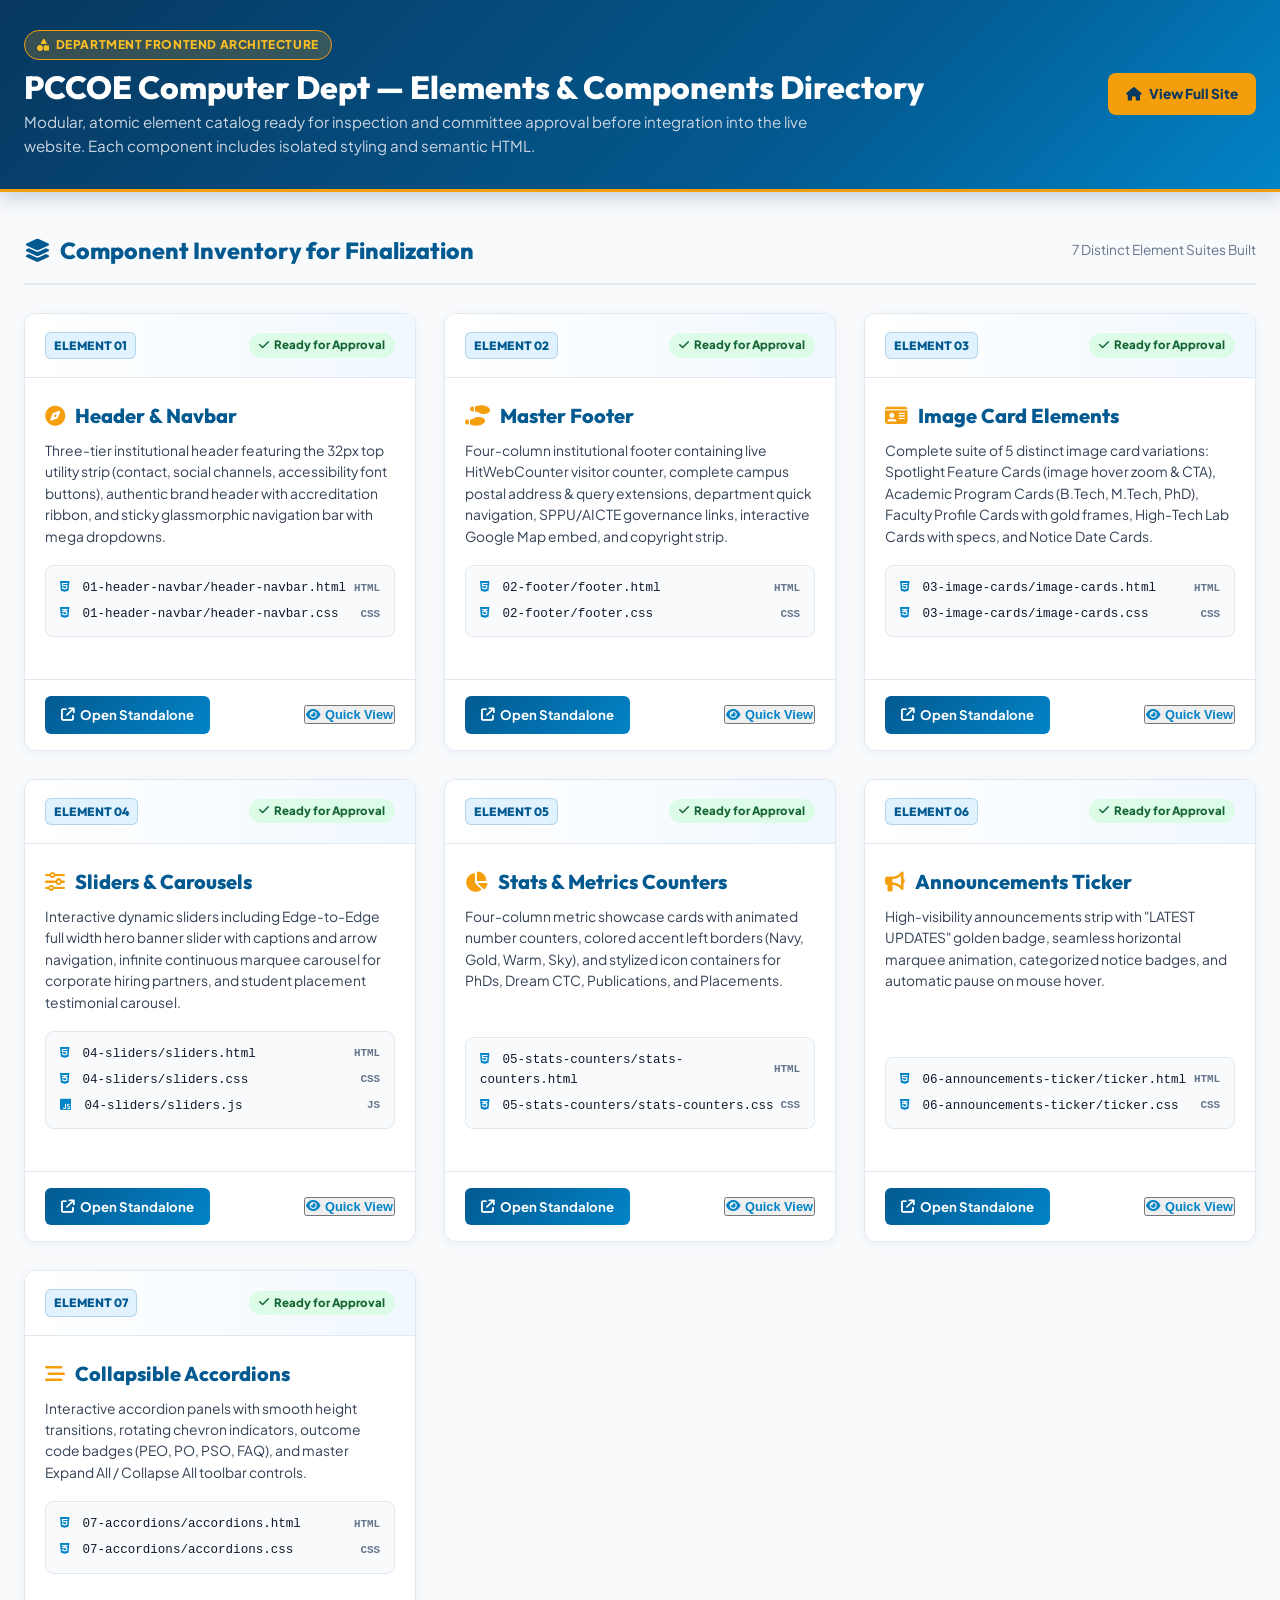
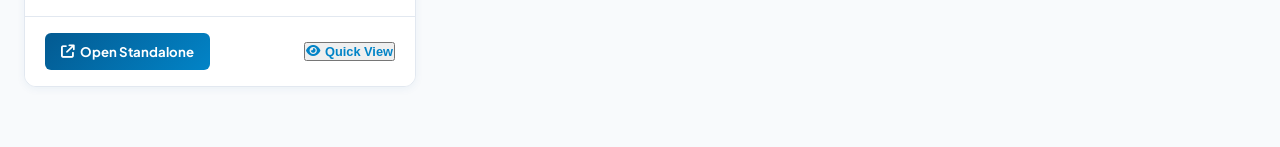
==== elements/index.html @ ded8d7cf "feat: add modular elements architecture (header, footer, image cards, sliders, metrics, ticker, acco" ====
<!DOCTYPE html>
<html lang="en">
<head>
  <meta charset="UTF-8">
  <meta name="viewport" content="width=device-width, initial-scale=1.0">
  <title>PCCOE Computer Dept - Master Elements & Component Catalog</title>
  
  <!-- Typography & Icons -->
  <link rel="preconnect" href="https://fonts.googleapis.com">
  <link rel="preconnect" href="https://fonts.gstatic.com" crossorigin>
  <link href="https://fonts.googleapis.com/css2?family=Outfit:wght@400;500;600;700;800&family=Plus+Jakarta+Sans:wght@400;500;600;700;800&display=swap" rel="stylesheet">
  <link rel="stylesheet" href="https://cdnjs.cloudflare.com/ajax/libs/font-awesome/6.5.1/css/all.min.css">

  <style>
    :root {
      --pccoe-navy-darkest: #073860;
      --pccoe-navy: #035a91;
      --pccoe-navy-royal: #0277bd;
      --pccoe-navy-mid: #0284c7;
      --pccoe-navy-subtle: #e0f2fe;
      --pccoe-navy-wash: #f0f8ff;
      --pccoe-gold-primary: #f59e0b;
      --pccoe-gold-bright: #fbbf24;
      --pccoe-gold-dark: #b45309;
      --pccoe-gold-soft: #fef3c7;
      --bg-page: #f8fafc;
      --bg-surface: #ffffff;
      --text-main: #0f172a;
      --text-secondary: #334155;
      --text-muted: #64748b;
      --border-light: #e2e8f0;
      --font-sans: 'Plus Jakarta Sans', sans-serif;
      --font-display: 'Outfit', sans-serif;
    }

    * {
      box-sizing: border-box;
      margin: 0;
      padding: 0;
    }

    body {
      font-family: var(--font-sans);
      background-color: var(--bg-page);
      color: var(--text-main);
      line-height: 1.6;
    }

    /* Top Strip Header */
    .catalog-header {
      background: linear-gradient(135deg, var(--pccoe-navy-darkest) 0%, var(--pccoe-navy) 65%, var(--pccoe-navy-mid) 100%);
      color: #ffffff;
      padding: 30px 0;
      border-bottom: 3px solid var(--pccoe-gold-primary);
      box-shadow: 0 4px 20px rgba(7, 56, 96, 0.25);
    }

    .container {
      max-width: 1380px;
      margin: 0 auto;
      padding: 0 24px;
    }

    .header-flex {
      display: flex;
      justify-content: space-between;
      align-items: center;
      flex-wrap: wrap;
      gap: 16px;
    }

    .header-badge {
      display: inline-flex;
      align-items: center;
      gap: 6px;
      background: rgba(245, 158, 11, 0.2);
      border: 1px solid var(--pccoe-gold-primary);
      color: var(--pccoe-gold-bright);
      font-size: 0.75rem;
      font-weight: 800;
      padding: 4px 12px;
      border-radius: 9999px;
      text-transform: uppercase;
      letter-spacing: 0.05em;
      margin-bottom: 8px;
    }

    .catalog-title {
      font-family: var(--font-display);
      font-size: 2rem;
      font-weight: 800;
      line-height: 1.2;
    }

    .catalog-subtitle {
      font-size: 0.95rem;
      color: #cbd5e1;
      max-width: 800px;
      margin-top: 4px;
    }

    .header-actions {
      display: flex;
      gap: 12px;
    }

    .header-action-btn {
      display: inline-flex;
      align-items: center;
      gap: 8px;
      background: var(--pccoe-gold-primary);
      color: var(--pccoe-navy-darkest);
      font-weight: 800;
      font-size: 0.85rem;
      padding: 10px 18px;
      border-radius: 8px;
      text-decoration: none;
      transition: all 0.2s ease;
    }

    .header-action-btn:hover {
      background: var(--pccoe-gold-bright);
      transform: translateY(-2px);
    }

    /* Grid of Elements */
    .elements-section {
      padding: 40px 0 60px;
    }

    .section-intro-bar {
      margin-bottom: 28px;
      display: flex;
      justify-content: space-between;
      align-items: center;
      flex-wrap: wrap;
      gap: 12px;
      border-bottom: 2px solid var(--border-light);
      padding-bottom: 14px;
    }

    .section-intro-bar h2 {
      font-family: var(--font-display);
      font-size: 1.45rem;
      font-weight: 800;
      color: var(--pccoe-navy);
      display: flex;
      align-items: center;
      gap: 10px;
    }

    .elements-catalog-grid {
      display: grid;
      grid-template-columns: repeat(auto-fit, minmax(390px, 1fr));
      gap: 1.75rem;
    }

    .element-entry-card {
      background: #ffffff;
      border-radius: 12px;
      border: 1px solid var(--border-light);
      box-shadow: 0 2px 8px rgba(3, 90, 145, 0.06);
      overflow: hidden;
      display: flex;
      flex-direction: column;
      transition: all 0.25s ease;
    }

    .element-entry-card:hover {
      transform: translateY(-4px);
      box-shadow: 0 12px 24px rgba(3, 90, 145, 0.12);
      border-color: var(--pccoe-navy-mid);
    }

    .entry-card-header {
      padding: 18px 20px;
      background: linear-gradient(90deg, #ffffff 0%, var(--pccoe-navy-wash) 100%);
      border-bottom: 1px solid var(--border-light);
      display: flex;
      align-items: center;
      justify-content: space-between;
    }

    .entry-num-badge {
      font-family: var(--font-display);
      font-size: 0.75rem;
      font-weight: 800;
      color: var(--pccoe-navy);
      background: var(--pccoe-navy-subtle);
      border: 1px solid rgba(3, 90, 145, 0.2);
      padding: 3px 8px;
      border-radius: 6px;
    }

    .entry-status-badge {
      font-size: 0.72rem;
      font-weight: 800;
      color: #166534;
      background: #dcfce7;
      padding: 3px 10px;
      border-radius: 9999px;
      display: inline-flex;
      align-items: center;
      gap: 5px;
    }

    .entry-card-body {
      padding: 22px 20px;
      flex: 1;
      display: flex;
      flex-direction: column;
    }

    .entry-title {
      font-family: var(--font-display);
      font-size: 1.25rem;
      font-weight: 800;
      color: var(--pccoe-navy);
      margin-bottom: 8px;
      display: flex;
      align-items: center;
      gap: 10px;
    }

    .entry-title i {
      color: var(--pccoe-gold-primary);
    }

    .entry-desc {
      font-size: 0.865rem;
      color: var(--text-secondary);
      line-height: 1.55;
      margin-bottom: 18px;
      flex: 1;
    }

    .entry-files-list {
      list-style: none;
      display: flex;
      flex-direction: column;
      gap: 6px;
      margin-bottom: 20px;
      background: #f8fafc;
      padding: 12px 14px;
      border-radius: 8px;
      border: 1px solid var(--border-light);
    }

    .entry-file-item {
      display: flex;
      align-items: center;
      justify-content: space-between;
      font-size: 0.785rem;
      font-family: ui-monospace, SFMono-Regular, Menlo, Monaco, Consolas, monospace;
    }

    .entry-file-item i {
      margin-right: 6px;
      color: var(--pccoe-navy-mid);
    }

    .entry-file-type {
      font-size: 0.68rem;
      font-weight: 700;
      color: var(--text-muted);
      text-transform: uppercase;
    }

    .entry-card-footer {
      padding: 16px 20px;
      background: #ffffff;
      border-top: 1px solid var(--border-light);
      display: flex;
      align-items: center;
      justify-content: space-between;
      gap: 10px;
    }

    .entry-open-btn {
      display: inline-flex;
      align-items: center;
      gap: 6px;
      background: linear-gradient(135deg, var(--pccoe-navy) 0%, var(--pccoe-navy-mid) 100%);
      color: #ffffff;
      font-size: 0.825rem;
      font-weight: 700;
      padding: 8px 16px;
      border-radius: 6px;
      text-decoration: none;
      transition: all 0.2s ease;
    }

    .entry-open-btn:hover {
      background: var(--pccoe-gold-primary);
      color: var(--pccoe-navy-darkest);
      transform: translateY(-1px);
    }

    .entry-inspect-link {
      font-size: 0.8rem;
      font-weight: 600;
      color: var(--pccoe-navy-mid);
      text-decoration: none;
      display: inline-flex;
      align-items: center;
      gap: 5px;
    }

    .entry-inspect-link:hover {
      color: var(--pccoe-gold-dark);
      text-decoration: underline;
    }

    /* Live Preview Modal Overlay */
    .preview-modal-overlay {
      position: fixed;
      inset: 0;
      background: rgba(7, 56, 96, 0.8);
      backdrop-filter: blur(6px);
      z-index: 2000;
      display: none;
      align-items: center;
      justify-content: center;
      padding: 20px;
    }

    .preview-modal-overlay.active {
      display: flex;
    }

    .preview-modal-box {
      background: #ffffff;
      width: 95%;
      height: 90vh;
      border-radius: 12px;
      overflow: hidden;
      display: flex;
      flex-direction: column;
      box-shadow: 0 20px 40px rgba(0,0,0,0.3);
      border: 2px solid var(--pccoe-gold-primary);
    }

    .preview-modal-topbar {
      background: var(--pccoe-navy-darkest);
      color: #ffffff;
      padding: 12px 20px;
      display: flex;
      justify-content: space-between;
      align-items: center;
    }

    .preview-modal-title {
      font-family: var(--font-display);
      font-weight: 700;
      font-size: 1.1rem;
      color: var(--pccoe-gold-bright);
    }

    .preview-modal-close {
      background: none;
      border: none;
      color: #ffffff;
      font-size: 1.3rem;
      cursor: pointer;
    }

    .preview-modal-iframe {
      width: 100%;
      height: 100%;
      border: none;
    }
  </style>
</head>
<body>

  <!-- Catalog Header -->
  <header class="catalog-header">
    <div class="container header-flex">
      <div>
        <div class="header-badge"><i class="fa-solid fa-shapes"></i> Department Frontend Architecture</div>
        <h1 class="catalog-title">PCCOE Computer Dept — Elements & Components Directory</h1>
        <p class="catalog-subtitle">
          Modular, atomic element catalog ready for inspection and committee approval before integration into the live website. Each component includes isolated styling and semantic HTML.
        </p>
      </div>
      <div class="header-actions">
        <a href="../index.html" class="header-action-btn"><i class="fa-solid fa-house"></i> View Full Site</a>
      </div>
    </div>
  </header>

  <!-- Elements Section -->
  <main class="elements-section">
    <div class="container">
      
      <div class="section-intro-bar">
        <h2><i class="fa-solid fa-layer-group"></i> Component Inventory for Finalization</h2>
        <span style="font-size: 0.85rem; color: var(--text-muted);">7 Distinct Element Suites Built</span>
      </div>

      <div class="elements-catalog-grid">

        <!-- ELEMENT 01 -->
        <article class="element-entry-card">
          <div class="entry-card-header">
            <span class="entry-num-badge">ELEMENT 01</span>
            <span class="entry-status-badge"><i class="fa-solid fa-check"></i> Ready for Approval</span>
          </div>
          <div class="entry-card-body">
            <h3 class="entry-title"><i class="fa-solid fa-compass"></i> Header & Navbar</h3>
            <p class="entry-desc">
              Three-tier institutional header featuring the 32px top utility strip (contact, social channels, accessibility font buttons), authentic brand header with accreditation ribbon, and sticky glassmorphic navigation bar with mega dropdowns.
            </p>
            <ul class="entry-files-list">
              <li class="entry-file-item">
                <span><i class="fa-brands fa-html5"></i> 01-header-navbar/header-navbar.html</span>
                <span class="entry-file-type">HTML</span>
              </li>
              <li class="entry-file-item">
                <span><i class="fa-brands fa-css3-alt"></i> 01-header-navbar/header-navbar.css</span>
                <span class="entry-file-type">CSS</span>
              </li>
            </ul>
          </div>
          <div class="entry-card-footer">
            <a href="01-header-navbar/header-navbar.html" class="entry-open-btn" target="_blank"><i class="fa-solid fa-arrow-up-right-from-square"></i> Open Standalone</a>
            <button class="entry-inspect-link open-modal-trigger" data-src="01-header-navbar/header-navbar.html" data-title="Element 01: Master Header & Navbar"><i class="fa-solid fa-eye"></i> Quick View</button>
          </div>
        </article>

        <!-- ELEMENT 02 -->
        <article class="element-entry-card">
          <div class="entry-card-header">
            <span class="entry-num-badge">ELEMENT 02</span>
            <span class="entry-status-badge"><i class="fa-solid fa-check"></i> Ready for Approval</span>
          </div>
          <div class="entry-card-body">
            <h3 class="entry-title"><i class="fa-solid fa-shoe-prints"></i> Master Footer</h3>
            <p class="entry-desc">
              Four-column institutional footer containing live HitWebCounter visitor counter, complete campus postal address & query extensions, department quick navigation, SPPU/AICTE governance links, interactive Google Map embed, and copyright strip.
            </p>
            <ul class="entry-files-list">
              <li class="entry-file-item">
                <span><i class="fa-brands fa-html5"></i> 02-footer/footer.html</span>
                <span class="entry-file-type">HTML</span>
              </li>
              <li class="entry-file-item">
                <span><i class="fa-brands fa-css3-alt"></i> 02-footer/footer.css</span>
                <span class="entry-file-type">CSS</span>
              </li>
            </ul>
          </div>
          <div class="entry-card-footer">
            <a href="02-footer/footer.html" class="entry-open-btn" target="_blank"><i class="fa-solid fa-arrow-up-right-from-square"></i> Open Standalone</a>
            <button class="entry-inspect-link open-modal-trigger" data-src="02-footer/footer.html" data-title="Element 02: Master Institutional Footer"><i class="fa-solid fa-eye"></i> Quick View</button>
          </div>
        </article>

        <!-- ELEMENT 03 -->
        <article class="element-entry-card">
          <div class="entry-card-header">
            <span class="entry-num-badge">ELEMENT 03</span>
            <span class="entry-status-badge"><i class="fa-solid fa-check"></i> Ready for Approval</span>
          </div>
          <div class="entry-card-body">
            <h3 class="entry-title"><i class="fa-solid fa-id-card"></i> Image Card Elements</h3>
            <p class="entry-desc">
              Complete suite of 5 distinct image card variations: Spotlight Feature Cards (image hover zoom & CTA), Academic Program Cards (B.Tech, M.Tech, PhD), Faculty Profile Cards with gold frames, High-Tech Lab Cards with specs, and Notice Date Cards.
            </p>
            <ul class="entry-files-list">
              <li class="entry-file-item">
                <span><i class="fa-brands fa-html5"></i> 03-image-cards/image-cards.html</span>
                <span class="entry-file-type">HTML</span>
              </li>
              <li class="entry-file-item">
                <span><i class="fa-brands fa-css3-alt"></i> 03-image-cards/image-cards.css</span>
                <span class="entry-file-type">CSS</span>
              </li>
            </ul>
          </div>
          <div class="entry-card-footer">
            <a href="03-image-cards/image-cards.html" class="entry-open-btn" target="_blank"><i class="fa-solid fa-arrow-up-right-from-square"></i> Open Standalone</a>
            <button class="entry-inspect-link open-modal-trigger" data-src="03-image-cards/image-cards.html" data-title="Element 03: Image Card Elements Suite"><i class="fa-solid fa-eye"></i> Quick View</button>
          </div>
        </article>

        <!-- ELEMENT 04 -->
        <article class="element-entry-card">
          <div class="entry-card-header">
            <span class="entry-num-badge">ELEMENT 04</span>
            <span class="entry-status-badge"><i class="fa-solid fa-check"></i> Ready for Approval</span>
          </div>
          <div class="entry-card-body">
            <h3 class="entry-title"><i class="fa-solid fa-sliders"></i> Sliders & Carousels</h3>
            <p class="entry-desc">
              Interactive dynamic sliders including Edge-to-Edge full width hero banner slider with captions and arrow navigation, infinite continuous marquee carousel for corporate hiring partners, and student placement testimonial carousel.
            </p>
            <ul class="entry-files-list">
              <li class="entry-file-item">
                <span><i class="fa-brands fa-html5"></i> 04-sliders/sliders.html</span>
                <span class="entry-file-type">HTML</span>
              </li>
              <li class="entry-file-item">
                <span><i class="fa-brands fa-css3-alt"></i> 04-sliders/sliders.css</span>
                <span class="entry-file-type">CSS</span>
              </li>
              <li class="entry-file-item">
                <span><i class="fa-brands fa-js"></i> 04-sliders/sliders.js</span>
                <span class="entry-file-type">JS</span>
              </li>
            </ul>
          </div>
          <div class="entry-card-footer">
            <a href="04-sliders/sliders.html" class="entry-open-btn" target="_blank"><i class="fa-solid fa-arrow-up-right-from-square"></i> Open Standalone</a>
            <button class="entry-inspect-link open-modal-trigger" data-src="04-sliders/sliders.html" data-title="Element 04: Sliders & Carousels Suite"><i class="fa-solid fa-eye"></i> Quick View</button>
          </div>
        </article>

        <!-- ELEMENT 05 -->
        <article class="element-entry-card">
          <div class="entry-card-header">
            <span class="entry-num-badge">ELEMENT 05</span>
            <span class="entry-status-badge"><i class="fa-solid fa-check"></i> Ready for Approval</span>
          </div>
          <div class="entry-card-body">
            <h3 class="entry-title"><i class="fa-solid fa-chart-pie"></i> Stats & Metrics Counters</h3>
            <p class="entry-desc">
              Four-column metric showcase cards with animated number counters, colored accent left borders (Navy, Gold, Warm, Sky), and stylized icon containers for PhDs, Dream CTC, Publications, and Placements.
            </p>
            <ul class="entry-files-list">
              <li class="entry-file-item">
                <span><i class="fa-brands fa-html5"></i> 05-stats-counters/stats-counters.html</span>
                <span class="entry-file-type">HTML</span>
              </li>
              <li class="entry-file-item">
                <span><i class="fa-brands fa-css3-alt"></i> 05-stats-counters/stats-counters.css</span>
                <span class="entry-file-type">CSS</span>
              </li>
            </ul>
          </div>
          <div class="entry-card-footer">
            <a href="05-stats-counters/stats-counters.html" class="entry-open-btn" target="_blank"><i class="fa-solid fa-arrow-up-right-from-square"></i> Open Standalone</a>
            <button class="entry-inspect-link open-modal-trigger" data-src="05-stats-counters/stats-counters.html" data-title="Element 05: Stats & Metrics Counters"><i class="fa-solid fa-eye"></i> Quick View</button>
          </div>
        </article>

        <!-- ELEMENT 06 -->
        <article class="element-entry-card">
          <div class="entry-card-header">
            <span class="entry-num-badge">ELEMENT 06</span>
            <span class="entry-status-badge"><i class="fa-solid fa-check"></i> Ready for Approval</span>
          </div>
          <div class="entry-card-body">
            <h3 class="entry-title"><i class="fa-solid fa-bullhorn"></i> Announcements Ticker</h3>
            <p class="entry-desc">
              High-visibility announcements strip with "LATEST UPDATES" golden badge, seamless horizontal marquee animation, categorized notice badges, and automatic pause on mouse hover.
            </p>
            <ul class="entry-files-list">
              <li class="entry-file-item">
                <span><i class="fa-brands fa-html5"></i> 06-announcements-ticker/ticker.html</span>
                <span class="entry-file-type">HTML</span>
              </li>
              <li class="entry-file-item">
                <span><i class="fa-brands fa-css3-alt"></i> 06-announcements-ticker/ticker.css</span>
                <span class="entry-file-type">CSS</span>
              </li>
            </ul>
          </div>
          <div class="entry-card-footer">
            <a href="06-announcements-ticker/ticker.html" class="entry-open-btn" target="_blank"><i class="fa-solid fa-arrow-up-right-from-square"></i> Open Standalone</a>
            <button class="entry-inspect-link open-modal-trigger" data-src="06-announcements-ticker/ticker.html" data-title="Element 06: Announcements & Spotlight Ticker"><i class="fa-solid fa-eye"></i> Quick View</button>
          </div>
        </article>

        <!-- ELEMENT 07 -->
        <article class="element-entry-card">
          <div class="entry-card-header">
            <span class="entry-num-badge">ELEMENT 07</span>
            <span class="entry-status-badge"><i class="fa-solid fa-check"></i> Ready for Approval</span>
          </div>
          <div class="entry-card-body">
            <h3 class="entry-title"><i class="fa-solid fa-bars-staggered"></i> Collapsible Accordions</h3>
            <p class="entry-desc">
              Interactive accordion panels with smooth height transitions, rotating chevron indicators, outcome code badges (PEO, PO, PSO, FAQ), and master Expand All / Collapse All toolbar controls.
            </p>
            <ul class="entry-files-list">
              <li class="entry-file-item">
                <span><i class="fa-brands fa-html5"></i> 07-accordions/accordions.html</span>
                <span class="entry-file-type">HTML</span>
              </li>
              <li class="entry-file-item">
                <span><i class="fa-brands fa-css3-alt"></i> 07-accordions/accordions.css</span>
                <span class="entry-file-type">CSS</span>
              </li>
            </ul>
          </div>
          <div class="entry-card-footer">
            <a href="07-accordions/accordions.html" class="entry-open-btn" target="_blank"><i class="fa-solid fa-arrow-up-right-from-square"></i> Open Standalone</a>
            <button class="entry-inspect-link open-modal-trigger" data-src="07-accordions/accordions.html" data-title="Element 07: Collapsible Accordions & Panels"><i class="fa-solid fa-eye"></i> Quick View</button>
          </div>
        </article>

      </div>

    </div>
  </main>

  <!-- Interactive Quick View Modal -->
  <div class="preview-modal-overlay" id="previewModal">
    <div class="preview-modal-box">
      <div class="preview-modal-topbar">
        <span class="preview-modal-title" id="modalTitle">Component Preview</span>
        <button class="preview-modal-close" id="closeModalBtn" aria-label="Close Preview">&times;</button>
      </div>
      <iframe class="preview-modal-iframe" id="modalIframe" src="about:blank"></iframe>
    </div>
  </div>

  <script>
    const modal = document.getElementById('previewModal');
    const iframe = document.getElementById('modalIframe');
    const modalTitle = document.getElementById('modalTitle');
    const closeBtn = document.getElementById('closeModalBtn');

    document.querySelectorAll('.open-modal-trigger').forEach(btn => {
      btn.addEventListener('click', (e) => {
        e.preventDefault();
        const src = btn.getAttribute('data-src');
        const title = btn.getAttribute('data-title');
        modalTitle.textContent = title;
        iframe.src = src;
        modal.classList.add('active');
      });
    });

    closeBtn.addEventListener('click', () => {
      modal.classList.remove('active');
      iframe.src = 'about:blank';
    });

    modal.addEventListener('click', (e) => {
      if (e.target === modal) {
        modal.classList.remove('active');
        iframe.src = 'about:blank';
      }
    });
  </script>
</body>
</html>
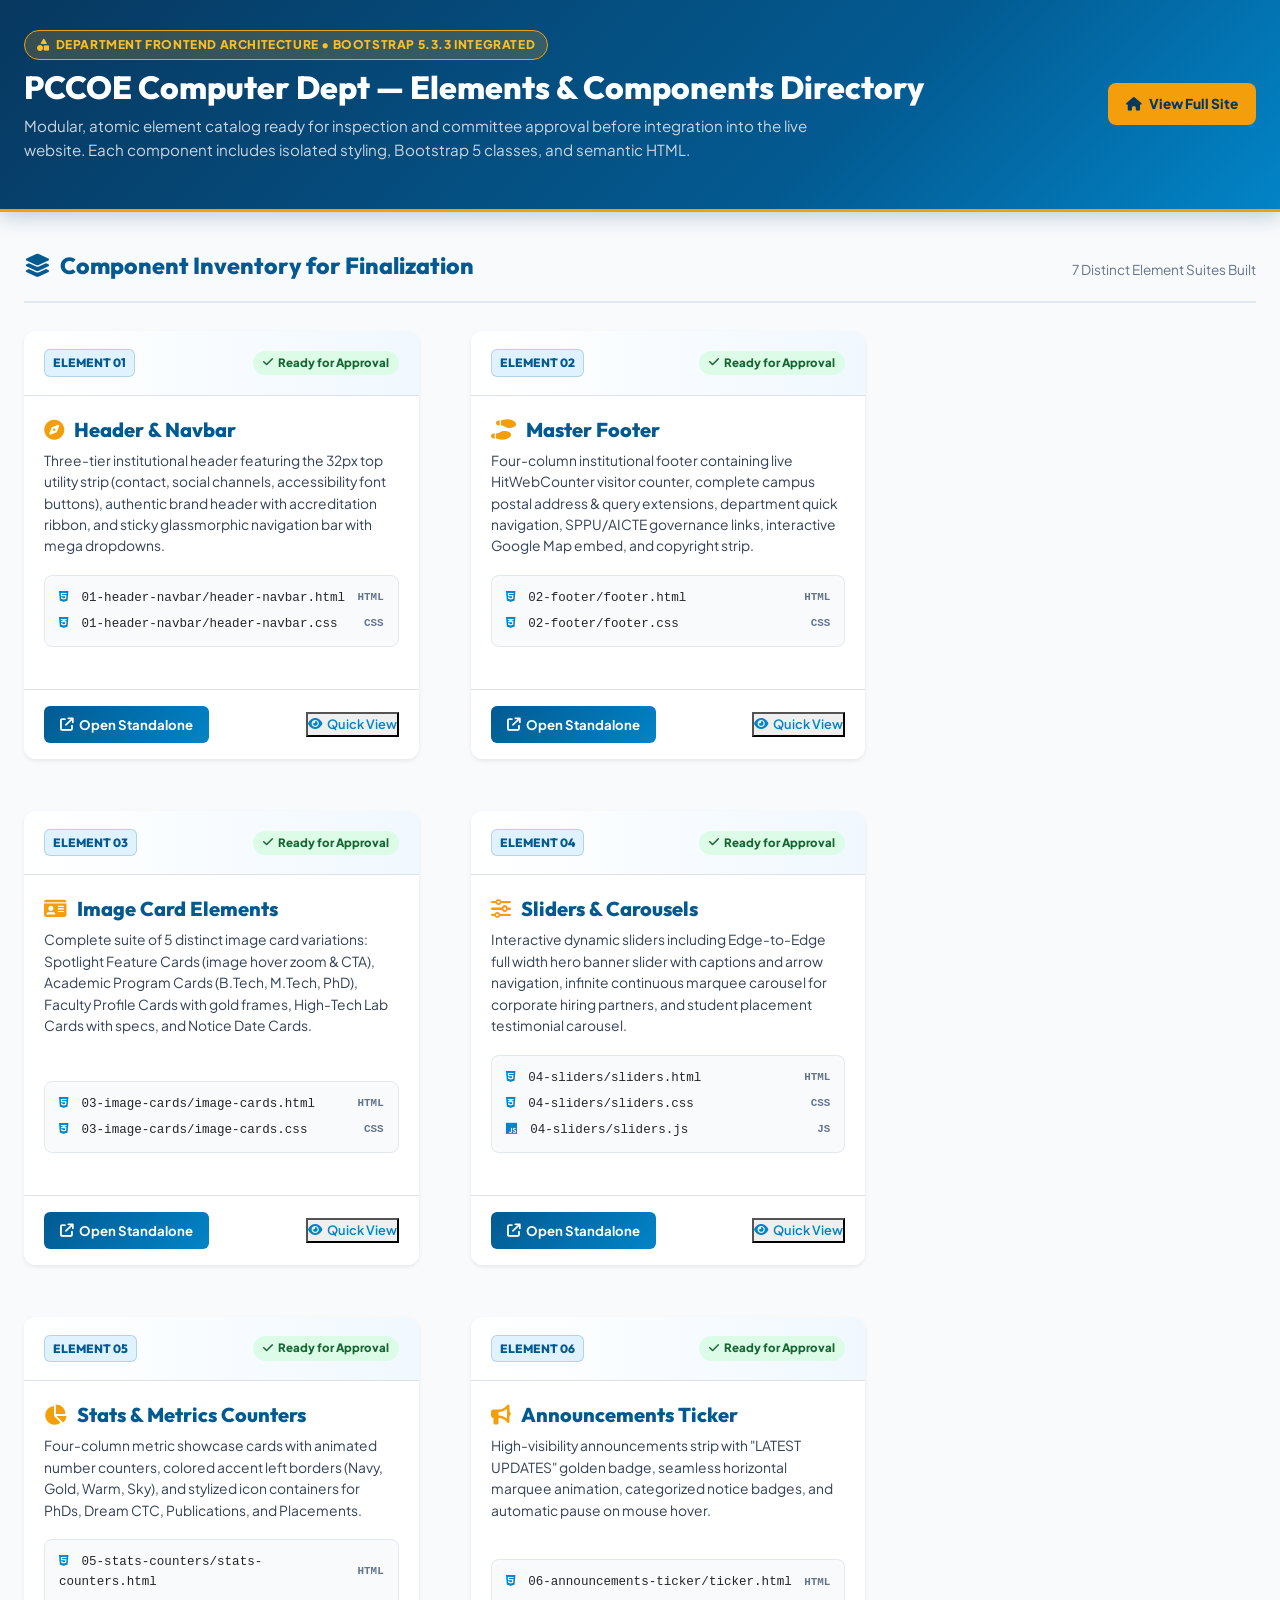
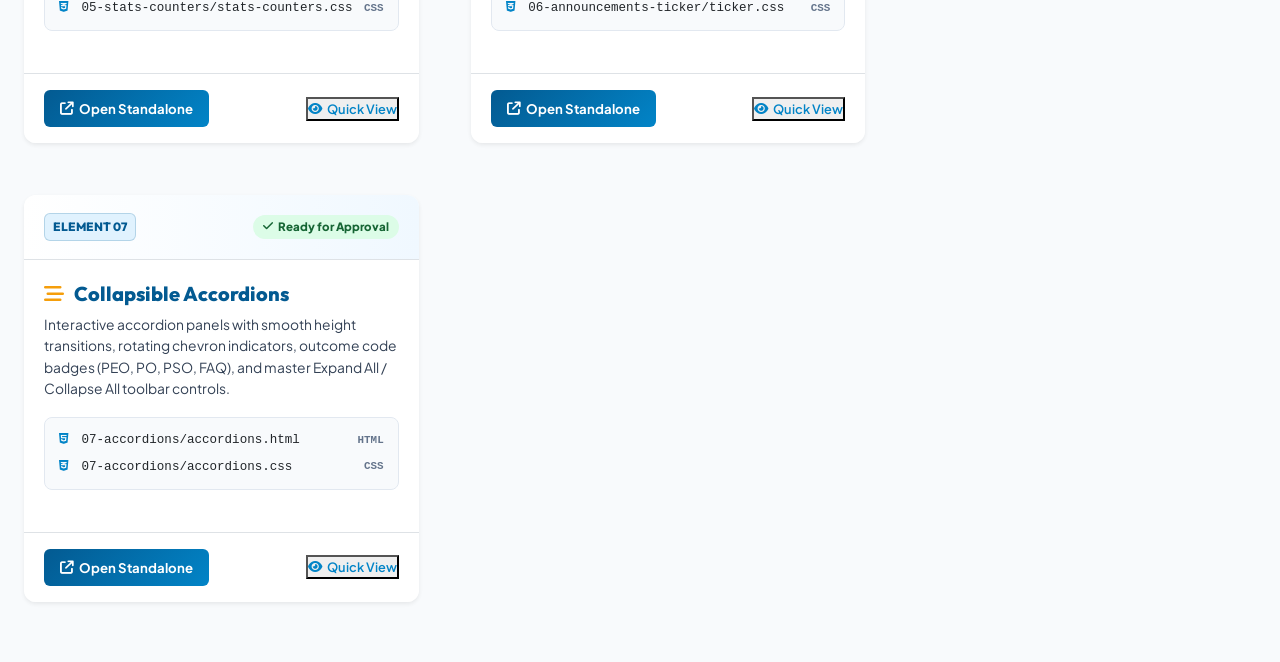
==== commit a3fb5ffa: "refactor: integrate Bootstrap 5.3.3 across all elements components and catalog" ====
--- a/elements/index.html
+++ b/elements/index.html
@@ -11,8 +11,16 @@
   <link href="https://fonts.googleapis.com/css2?family=Outfit:wght@400;500;600;700;800&family=Plus+Jakarta+Sans:wght@400;500;600;700;800&display=swap" rel="stylesheet">
   <link rel="stylesheet" href="https://cdnjs.cloudflare.com/ajax/libs/font-awesome/6.5.1/css/all.min.css">
 
+  <!-- Bootstrap 5.3.3 Modern Framework -->
+  <link href="https://cdn.jsdelivr.net/npm/bootstrap@5.3.3/dist/css/bootstrap.min.css" rel="stylesheet" integrity="sha384-QWTKZyjpPEjISv5WaRU9OFeRpok6YctnYmDr5pNlyT2bRjXh0JMhjY6hW+ALEwIH" crossorigin="anonymous">
+
   <style>
     :root {
+      --bs-primary: #035a91;
+      --bs-secondary: #073860;
+      --bs-info: #0284c7;
+      --bs-warning: #f59e0b;
+      --bs-body-font-family: var(--font-sans);
       --pccoe-navy-darkest: #073860;
       --pccoe-navy: #035a91;
       --pccoe-navy-royal: #0277bd;
@@ -155,6 +163,10 @@
       gap: 1.75rem;
     }
 
+    .elements-catalog-grid.row {
+      display: flex !important;
+    }
+
     .element-entry-card {
       background: #ffffff;
       border-radius: 12px;
@@ -377,10 +389,10 @@
   <header class="catalog-header">
     <div class="container header-flex">
       <div>
-        <div class="header-badge"><i class="fa-solid fa-shapes"></i> Department Frontend Architecture</div>
+        <div class="header-badge"><i class="fa-solid fa-shapes"></i> Department Frontend Architecture • Bootstrap 5.3.3 Integrated</div>
         <h1 class="catalog-title">PCCOE Computer Dept — Elements & Components Directory</h1>
         <p class="catalog-subtitle">
-          Modular, atomic element catalog ready for inspection and committee approval before integration into the live website. Each component includes isolated styling and semantic HTML.
+          Modular, atomic element catalog ready for inspection and committee approval before integration into the live website. Each component includes isolated styling, Bootstrap 5 classes, and semantic HTML.
         </p>
       </div>
       <div class="header-actions">
@@ -398,207 +410,221 @@
         <span style="font-size: 0.85rem; color: var(--text-muted);">7 Distinct Element Suites Built</span>
       </div>
 
-      <div class="elements-catalog-grid">
+      <div class="row row-cols-1 row-cols-md-2 row-cols-lg-3 g-4 elements-catalog-grid">
 
         <!-- ELEMENT 01 -->
-        <article class="element-entry-card">
-          <div class="entry-card-header">
-            <span class="entry-num-badge">ELEMENT 01</span>
-            <span class="entry-status-badge"><i class="fa-solid fa-check"></i> Ready for Approval</span>
-          </div>
-          <div class="entry-card-body">
-            <h3 class="entry-title"><i class="fa-solid fa-compass"></i> Header & Navbar</h3>
-            <p class="entry-desc">
-              Three-tier institutional header featuring the 32px top utility strip (contact, social channels, accessibility font buttons), authentic brand header with accreditation ribbon, and sticky glassmorphic navigation bar with mega dropdowns.
-            </p>
-            <ul class="entry-files-list">
-              <li class="entry-file-item">
-                <span><i class="fa-brands fa-html5"></i> 01-header-navbar/header-navbar.html</span>
-                <span class="entry-file-type">HTML</span>
-              </li>
-              <li class="entry-file-item">
-                <span><i class="fa-brands fa-css3-alt"></i> 01-header-navbar/header-navbar.css</span>
-                <span class="entry-file-type">CSS</span>
-              </li>
-            </ul>
-          </div>
-          <div class="entry-card-footer">
-            <a href="01-header-navbar/header-navbar.html" class="entry-open-btn" target="_blank"><i class="fa-solid fa-arrow-up-right-from-square"></i> Open Standalone</a>
-            <button class="entry-inspect-link open-modal-trigger" data-src="01-header-navbar/header-navbar.html" data-title="Element 01: Master Header & Navbar"><i class="fa-solid fa-eye"></i> Quick View</button>
-          </div>
-        </article>
+        <div class="col">
+          <article class="element-entry-card card h-100 shadow-sm border-0">
+            <div class="entry-card-header card-header border-bottom">
+              <span class="entry-num-badge">ELEMENT 01</span>
+              <span class="entry-status-badge"><i class="fa-solid fa-check"></i> Ready for Approval</span>
+            </div>
+            <div class="entry-card-body card-body d-flex flex-column">
+              <h3 class="entry-title"><i class="fa-solid fa-compass"></i> Header & Navbar</h3>
+              <p class="entry-desc">
+                Three-tier institutional header featuring the 32px top utility strip (contact, social channels, accessibility font buttons), authentic brand header with accreditation ribbon, and sticky glassmorphic navigation bar with mega dropdowns.
+              </p>
+              <ul class="entry-files-list mt-auto">
+                <li class="entry-file-item">
+                  <span><i class="fa-brands fa-html5"></i> 01-header-navbar/header-navbar.html</span>
+                  <span class="entry-file-type">HTML</span>
+                </li>
+                <li class="entry-file-item">
+                  <span><i class="fa-brands fa-css3-alt"></i> 01-header-navbar/header-navbar.css</span>
+                  <span class="entry-file-type">CSS</span>
+                </li>
+              </ul>
+            </div>
+            <div class="entry-card-footer card-footer mt-auto bg-white border-top">
+              <a href="01-header-navbar/header-navbar.html" class="entry-open-btn" target="_blank"><i class="fa-solid fa-arrow-up-right-from-square"></i> Open Standalone</a>
+              <button class="entry-inspect-link open-modal-trigger" data-src="01-header-navbar/header-navbar.html" data-title="Element 01: Master Header & Navbar"><i class="fa-solid fa-eye"></i> Quick View</button>
+            </div>
+          </article>
+        </div>
 
         <!-- ELEMENT 02 -->
-        <article class="element-entry-card">
-          <div class="entry-card-header">
-            <span class="entry-num-badge">ELEMENT 02</span>
-            <span class="entry-status-badge"><i class="fa-solid fa-check"></i> Ready for Approval</span>
-          </div>
-          <div class="entry-card-body">
-            <h3 class="entry-title"><i class="fa-solid fa-shoe-prints"></i> Master Footer</h3>
-            <p class="entry-desc">
-              Four-column institutional footer containing live HitWebCounter visitor counter, complete campus postal address & query extensions, department quick navigation, SPPU/AICTE governance links, interactive Google Map embed, and copyright strip.
-            </p>
-            <ul class="entry-files-list">
-              <li class="entry-file-item">
-                <span><i class="fa-brands fa-html5"></i> 02-footer/footer.html</span>
-                <span class="entry-file-type">HTML</span>
-              </li>
-              <li class="entry-file-item">
-                <span><i class="fa-brands fa-css3-alt"></i> 02-footer/footer.css</span>
-                <span class="entry-file-type">CSS</span>
-              </li>
-            </ul>
-          </div>
-          <div class="entry-card-footer">
-            <a href="02-footer/footer.html" class="entry-open-btn" target="_blank"><i class="fa-solid fa-arrow-up-right-from-square"></i> Open Standalone</a>
-            <button class="entry-inspect-link open-modal-trigger" data-src="02-footer/footer.html" data-title="Element 02: Master Institutional Footer"><i class="fa-solid fa-eye"></i> Quick View</button>
-          </div>
-        </article>
+        <div class="col">
+          <article class="element-entry-card card h-100 shadow-sm border-0">
+            <div class="entry-card-header card-header border-bottom">
+              <span class="entry-num-badge">ELEMENT 02</span>
+              <span class="entry-status-badge"><i class="fa-solid fa-check"></i> Ready for Approval</span>
+            </div>
+            <div class="entry-card-body card-body d-flex flex-column">
+              <h3 class="entry-title"><i class="fa-solid fa-shoe-prints"></i> Master Footer</h3>
+              <p class="entry-desc">
+                Four-column institutional footer containing live HitWebCounter visitor counter, complete campus postal address & query extensions, department quick navigation, SPPU/AICTE governance links, interactive Google Map embed, and copyright strip.
+              </p>
+              <ul class="entry-files-list mt-auto">
+                <li class="entry-file-item">
+                  <span><i class="fa-brands fa-html5"></i> 02-footer/footer.html</span>
+                  <span class="entry-file-type">HTML</span>
+                </li>
+                <li class="entry-file-item">
+                  <span><i class="fa-brands fa-css3-alt"></i> 02-footer/footer.css</span>
+                  <span class="entry-file-type">CSS</span>
+                </li>
+              </ul>
+            </div>
+            <div class="entry-card-footer card-footer mt-auto bg-white border-top">
+              <a href="02-footer/footer.html" class="entry-open-btn" target="_blank"><i class="fa-solid fa-arrow-up-right-from-square"></i> Open Standalone</a>
+              <button class="entry-inspect-link open-modal-trigger" data-src="02-footer/footer.html" data-title="Element 02: Master Institutional Footer"><i class="fa-solid fa-eye"></i> Quick View</button>
+            </div>
+          </article>
+        </div>
 
         <!-- ELEMENT 03 -->
-        <article class="element-entry-card">
-          <div class="entry-card-header">
-            <span class="entry-num-badge">ELEMENT 03</span>
-            <span class="entry-status-badge"><i class="fa-solid fa-check"></i> Ready for Approval</span>
-          </div>
-          <div class="entry-card-body">
-            <h3 class="entry-title"><i class="fa-solid fa-id-card"></i> Image Card Elements</h3>
-            <p class="entry-desc">
-              Complete suite of 5 distinct image card variations: Spotlight Feature Cards (image hover zoom & CTA), Academic Program Cards (B.Tech, M.Tech, PhD), Faculty Profile Cards with gold frames, High-Tech Lab Cards with specs, and Notice Date Cards.
-            </p>
-            <ul class="entry-files-list">
-              <li class="entry-file-item">
-                <span><i class="fa-brands fa-html5"></i> 03-image-cards/image-cards.html</span>
-                <span class="entry-file-type">HTML</span>
-              </li>
-              <li class="entry-file-item">
-                <span><i class="fa-brands fa-css3-alt"></i> 03-image-cards/image-cards.css</span>
-                <span class="entry-file-type">CSS</span>
-              </li>
-            </ul>
-          </div>
-          <div class="entry-card-footer">
-            <a href="03-image-cards/image-cards.html" class="entry-open-btn" target="_blank"><i class="fa-solid fa-arrow-up-right-from-square"></i> Open Standalone</a>
-            <button class="entry-inspect-link open-modal-trigger" data-src="03-image-cards/image-cards.html" data-title="Element 03: Image Card Elements Suite"><i class="fa-solid fa-eye"></i> Quick View</button>
-          </div>
-        </article>
+        <div class="col">
+          <article class="element-entry-card card h-100 shadow-sm border-0">
+            <div class="entry-card-header card-header border-bottom">
+              <span class="entry-num-badge">ELEMENT 03</span>
+              <span class="entry-status-badge"><i class="fa-solid fa-check"></i> Ready for Approval</span>
+            </div>
+            <div class="entry-card-body card-body d-flex flex-column">
+              <h3 class="entry-title"><i class="fa-solid fa-id-card"></i> Image Card Elements</h3>
+              <p class="entry-desc">
+                Complete suite of 5 distinct image card variations: Spotlight Feature Cards (image hover zoom & CTA), Academic Program Cards (B.Tech, M.Tech, PhD), Faculty Profile Cards with gold frames, High-Tech Lab Cards with specs, and Notice Date Cards.
+              </p>
+              <ul class="entry-files-list mt-auto">
+                <li class="entry-file-item">
+                  <span><i class="fa-brands fa-html5"></i> 03-image-cards/image-cards.html</span>
+                  <span class="entry-file-type">HTML</span>
+                </li>
+                <li class="entry-file-item">
+                  <span><i class="fa-brands fa-css3-alt"></i> 03-image-cards/image-cards.css</span>
+                  <span class="entry-file-type">CSS</span>
+                </li>
+              </ul>
+            </div>
+            <div class="entry-card-footer card-footer mt-auto bg-white border-top">
+              <a href="03-image-cards/image-cards.html" class="entry-open-btn" target="_blank"><i class="fa-solid fa-arrow-up-right-from-square"></i> Open Standalone</a>
+              <button class="entry-inspect-link open-modal-trigger" data-src="03-image-cards/image-cards.html" data-title="Element 03: Image Card Elements Suite"><i class="fa-solid fa-eye"></i> Quick View</button>
+            </div>
+          </article>
+        </div>
 
         <!-- ELEMENT 04 -->
-        <article class="element-entry-card">
-          <div class="entry-card-header">
-            <span class="entry-num-badge">ELEMENT 04</span>
-            <span class="entry-status-badge"><i class="fa-solid fa-check"></i> Ready for Approval</span>
-          </div>
-          <div class="entry-card-body">
-            <h3 class="entry-title"><i class="fa-solid fa-sliders"></i> Sliders & Carousels</h3>
-            <p class="entry-desc">
-              Interactive dynamic sliders including Edge-to-Edge full width hero banner slider with captions and arrow navigation, infinite continuous marquee carousel for corporate hiring partners, and student placement testimonial carousel.
-            </p>
-            <ul class="entry-files-list">
-              <li class="entry-file-item">
-                <span><i class="fa-brands fa-html5"></i> 04-sliders/sliders.html</span>
-                <span class="entry-file-type">HTML</span>
-              </li>
-              <li class="entry-file-item">
-                <span><i class="fa-brands fa-css3-alt"></i> 04-sliders/sliders.css</span>
-                <span class="entry-file-type">CSS</span>
-              </li>
-              <li class="entry-file-item">
-                <span><i class="fa-brands fa-js"></i> 04-sliders/sliders.js</span>
-                <span class="entry-file-type">JS</span>
-              </li>
-            </ul>
-          </div>
-          <div class="entry-card-footer">
-            <a href="04-sliders/sliders.html" class="entry-open-btn" target="_blank"><i class="fa-solid fa-arrow-up-right-from-square"></i> Open Standalone</a>
-            <button class="entry-inspect-link open-modal-trigger" data-src="04-sliders/sliders.html" data-title="Element 04: Sliders & Carousels Suite"><i class="fa-solid fa-eye"></i> Quick View</button>
-          </div>
-        </article>
+        <div class="col">
+          <article class="element-entry-card card h-100 shadow-sm border-0">
+            <div class="entry-card-header card-header border-bottom">
+              <span class="entry-num-badge">ELEMENT 04</span>
+              <span class="entry-status-badge"><i class="fa-solid fa-check"></i> Ready for Approval</span>
+            </div>
+            <div class="entry-card-body card-body d-flex flex-column">
+              <h3 class="entry-title"><i class="fa-solid fa-sliders"></i> Sliders & Carousels</h3>
+              <p class="entry-desc">
+                Interactive dynamic sliders including Edge-to-Edge full width hero banner slider with captions and arrow navigation, infinite continuous marquee carousel for corporate hiring partners, and student placement testimonial carousel.
+              </p>
+              <ul class="entry-files-list mt-auto">
+                <li class="entry-file-item">
+                  <span><i class="fa-brands fa-html5"></i> 04-sliders/sliders.html</span>
+                  <span class="entry-file-type">HTML</span>
+                </li>
+                <li class="entry-file-item">
+                  <span><i class="fa-brands fa-css3-alt"></i> 04-sliders/sliders.css</span>
+                  <span class="entry-file-type">CSS</span>
+                </li>
+                <li class="entry-file-item">
+                  <span><i class="fa-brands fa-js"></i> 04-sliders/sliders.js</span>
+                  <span class="entry-file-type">JS</span>
+                </li>
+              </ul>
+            </div>
+            <div class="entry-card-footer card-footer mt-auto bg-white border-top">
+              <a href="04-sliders/sliders.html" class="entry-open-btn" target="_blank"><i class="fa-solid fa-arrow-up-right-from-square"></i> Open Standalone</a>
+              <button class="entry-inspect-link open-modal-trigger" data-src="04-sliders/sliders.html" data-title="Element 04: Sliders & Carousels Suite"><i class="fa-solid fa-eye"></i> Quick View</button>
+            </div>
+          </article>
+        </div>
 
         <!-- ELEMENT 05 -->
-        <article class="element-entry-card">
-          <div class="entry-card-header">
-            <span class="entry-num-badge">ELEMENT 05</span>
-            <span class="entry-status-badge"><i class="fa-solid fa-check"></i> Ready for Approval</span>
-          </div>
-          <div class="entry-card-body">
-            <h3 class="entry-title"><i class="fa-solid fa-chart-pie"></i> Stats & Metrics Counters</h3>
-            <p class="entry-desc">
-              Four-column metric showcase cards with animated number counters, colored accent left borders (Navy, Gold, Warm, Sky), and stylized icon containers for PhDs, Dream CTC, Publications, and Placements.
-            </p>
-            <ul class="entry-files-list">
-              <li class="entry-file-item">
-                <span><i class="fa-brands fa-html5"></i> 05-stats-counters/stats-counters.html</span>
-                <span class="entry-file-type">HTML</span>
-              </li>
-              <li class="entry-file-item">
-                <span><i class="fa-brands fa-css3-alt"></i> 05-stats-counters/stats-counters.css</span>
-                <span class="entry-file-type">CSS</span>
-              </li>
-            </ul>
-          </div>
-          <div class="entry-card-footer">
-            <a href="05-stats-counters/stats-counters.html" class="entry-open-btn" target="_blank"><i class="fa-solid fa-arrow-up-right-from-square"></i> Open Standalone</a>
-            <button class="entry-inspect-link open-modal-trigger" data-src="05-stats-counters/stats-counters.html" data-title="Element 05: Stats & Metrics Counters"><i class="fa-solid fa-eye"></i> Quick View</button>
-          </div>
-        </article>
+        <div class="col">
+          <article class="element-entry-card card h-100 shadow-sm border-0">
+            <div class="entry-card-header card-header border-bottom">
+              <span class="entry-num-badge">ELEMENT 05</span>
+              <span class="entry-status-badge"><i class="fa-solid fa-check"></i> Ready for Approval</span>
+            </div>
+            <div class="entry-card-body card-body d-flex flex-column">
+              <h3 class="entry-title"><i class="fa-solid fa-chart-pie"></i> Stats & Metrics Counters</h3>
+              <p class="entry-desc">
+                Four-column metric showcase cards with animated number counters, colored accent left borders (Navy, Gold, Warm, Sky), and stylized icon containers for PhDs, Dream CTC, Publications, and Placements.
+              </p>
+              <ul class="entry-files-list mt-auto">
+                <li class="entry-file-item">
+                  <span><i class="fa-brands fa-html5"></i> 05-stats-counters/stats-counters.html</span>
+                  <span class="entry-file-type">HTML</span>
+                </li>
+                <li class="entry-file-item">
+                  <span><i class="fa-brands fa-css3-alt"></i> 05-stats-counters/stats-counters.css</span>
+                  <span class="entry-file-type">CSS</span>
+                </li>
+              </ul>
+            </div>
+            <div class="entry-card-footer card-footer mt-auto bg-white border-top">
+              <a href="05-stats-counters/stats-counters.html" class="entry-open-btn" target="_blank"><i class="fa-solid fa-arrow-up-right-from-square"></i> Open Standalone</a>
+              <button class="entry-inspect-link open-modal-trigger" data-src="05-stats-counters/stats-counters.html" data-title="Element 05: Stats & Metrics Counters"><i class="fa-solid fa-eye"></i> Quick View</button>
+            </div>
+          </article>
+        </div>
 
         <!-- ELEMENT 06 -->
-        <article class="element-entry-card">
-          <div class="entry-card-header">
-            <span class="entry-num-badge">ELEMENT 06</span>
-            <span class="entry-status-badge"><i class="fa-solid fa-check"></i> Ready for Approval</span>
-          </div>
-          <div class="entry-card-body">
-            <h3 class="entry-title"><i class="fa-solid fa-bullhorn"></i> Announcements Ticker</h3>
-            <p class="entry-desc">
-              High-visibility announcements strip with "LATEST UPDATES" golden badge, seamless horizontal marquee animation, categorized notice badges, and automatic pause on mouse hover.
-            </p>
-            <ul class="entry-files-list">
-              <li class="entry-file-item">
-                <span><i class="fa-brands fa-html5"></i> 06-announcements-ticker/ticker.html</span>
-                <span class="entry-file-type">HTML</span>
-              </li>
-              <li class="entry-file-item">
-                <span><i class="fa-brands fa-css3-alt"></i> 06-announcements-ticker/ticker.css</span>
-                <span class="entry-file-type">CSS</span>
-              </li>
-            </ul>
-          </div>
-          <div class="entry-card-footer">
-            <a href="06-announcements-ticker/ticker.html" class="entry-open-btn" target="_blank"><i class="fa-solid fa-arrow-up-right-from-square"></i> Open Standalone</a>
-            <button class="entry-inspect-link open-modal-trigger" data-src="06-announcements-ticker/ticker.html" data-title="Element 06: Announcements & Spotlight Ticker"><i class="fa-solid fa-eye"></i> Quick View</button>
-          </div>
-        </article>
+        <div class="col">
+          <article class="element-entry-card card h-100 shadow-sm border-0">
+            <div class="entry-card-header card-header border-bottom">
+              <span class="entry-num-badge">ELEMENT 06</span>
+              <span class="entry-status-badge"><i class="fa-solid fa-check"></i> Ready for Approval</span>
+            </div>
+            <div class="entry-card-body card-body d-flex flex-column">
+              <h3 class="entry-title"><i class="fa-solid fa-bullhorn"></i> Announcements Ticker</h3>
+              <p class="entry-desc">
+                High-visibility announcements strip with "LATEST UPDATES" golden badge, seamless horizontal marquee animation, categorized notice badges, and automatic pause on mouse hover.
+              </p>
+              <ul class="entry-files-list mt-auto">
+                <li class="entry-file-item">
+                  <span><i class="fa-brands fa-html5"></i> 06-announcements-ticker/ticker.html</span>
+                  <span class="entry-file-type">HTML</span>
+                </li>
+                <li class="entry-file-item">
+                  <span><i class="fa-brands fa-css3-alt"></i> 06-announcements-ticker/ticker.css</span>
+                  <span class="entry-file-type">CSS</span>
+                </li>
+              </ul>
+            </div>
+            <div class="entry-card-footer card-footer mt-auto bg-white border-top">
+              <a href="06-announcements-ticker/ticker.html" class="entry-open-btn" target="_blank"><i class="fa-solid fa-arrow-up-right-from-square"></i> Open Standalone</a>
+              <button class="entry-inspect-link open-modal-trigger" data-src="06-announcements-ticker/ticker.html" data-title="Element 06: Announcements & Spotlight Ticker"><i class="fa-solid fa-eye"></i> Quick View</button>
+            </div>
+          </article>
+        </div>
 
         <!-- ELEMENT 07 -->
-        <article class="element-entry-card">
-          <div class="entry-card-header">
-            <span class="entry-num-badge">ELEMENT 07</span>
-            <span class="entry-status-badge"><i class="fa-solid fa-check"></i> Ready for Approval</span>
-          </div>
-          <div class="entry-card-body">
-            <h3 class="entry-title"><i class="fa-solid fa-bars-staggered"></i> Collapsible Accordions</h3>
-            <p class="entry-desc">
-              Interactive accordion panels with smooth height transitions, rotating chevron indicators, outcome code badges (PEO, PO, PSO, FAQ), and master Expand All / Collapse All toolbar controls.
-            </p>
-            <ul class="entry-files-list">
-              <li class="entry-file-item">
-                <span><i class="fa-brands fa-html5"></i> 07-accordions/accordions.html</span>
-                <span class="entry-file-type">HTML</span>
-              </li>
-              <li class="entry-file-item">
-                <span><i class="fa-brands fa-css3-alt"></i> 07-accordions/accordions.css</span>
-                <span class="entry-file-type">CSS</span>
-              </li>
-            </ul>
-          </div>
-          <div class="entry-card-footer">
-            <a href="07-accordions/accordions.html" class="entry-open-btn" target="_blank"><i class="fa-solid fa-arrow-up-right-from-square"></i> Open Standalone</a>
-            <button class="entry-inspect-link open-modal-trigger" data-src="07-accordions/accordions.html" data-title="Element 07: Collapsible Accordions & Panels"><i class="fa-solid fa-eye"></i> Quick View</button>
-          </div>
-        </article>
+        <div class="col">
+          <article class="element-entry-card card h-100 shadow-sm border-0">
+            <div class="entry-card-header card-header border-bottom">
+              <span class="entry-num-badge">ELEMENT 07</span>
+              <span class="entry-status-badge"><i class="fa-solid fa-check"></i> Ready for Approval</span>
+            </div>
+            <div class="entry-card-body card-body d-flex flex-column">
+              <h3 class="entry-title"><i class="fa-solid fa-bars-staggered"></i> Collapsible Accordions</h3>
+              <p class="entry-desc">
+                Interactive accordion panels with smooth height transitions, rotating chevron indicators, outcome code badges (PEO, PO, PSO, FAQ), and master Expand All / Collapse All toolbar controls.
+              </p>
+              <ul class="entry-files-list mt-auto">
+                <li class="entry-file-item">
+                  <span><i class="fa-brands fa-html5"></i> 07-accordions/accordions.html</span>
+                  <span class="entry-file-type">HTML</span>
+                </li>
+                <li class="entry-file-item">
+                  <span><i class="fa-brands fa-css3-alt"></i> 07-accordions/accordions.css</span>
+                  <span class="entry-file-type">CSS</span>
+                </li>
+              </ul>
+            </div>
+            <div class="entry-card-footer card-footer mt-auto bg-white border-top">
+              <a href="07-accordions/accordions.html" class="entry-open-btn" target="_blank"><i class="fa-solid fa-arrow-up-right-from-square"></i> Open Standalone</a>
+              <button class="entry-inspect-link open-modal-trigger" data-src="07-accordions/accordions.html" data-title="Element 07: Collapsible Accordions & Panels"><i class="fa-solid fa-eye"></i> Quick View</button>
+            </div>
+          </article>
+        </div>
 
       </div>
 
@@ -645,5 +671,8 @@
       }
     });
   </script>
+
+  <!-- Bootstrap 5.3.3 JS Bundle -->
+  <script src="https://cdn.jsdelivr.net/npm/bootstrap@5.3.3/dist/js/bootstrap.bundle.min.js" integrity="sha384-YvpcrYf0tY3lHB60NNkmXc5s9fDVZLESaAA55NDzOxhy9GkcIdslK1eN7N6jIeHz" crossorigin="anonymous"></script>
 </body>
 </html>
